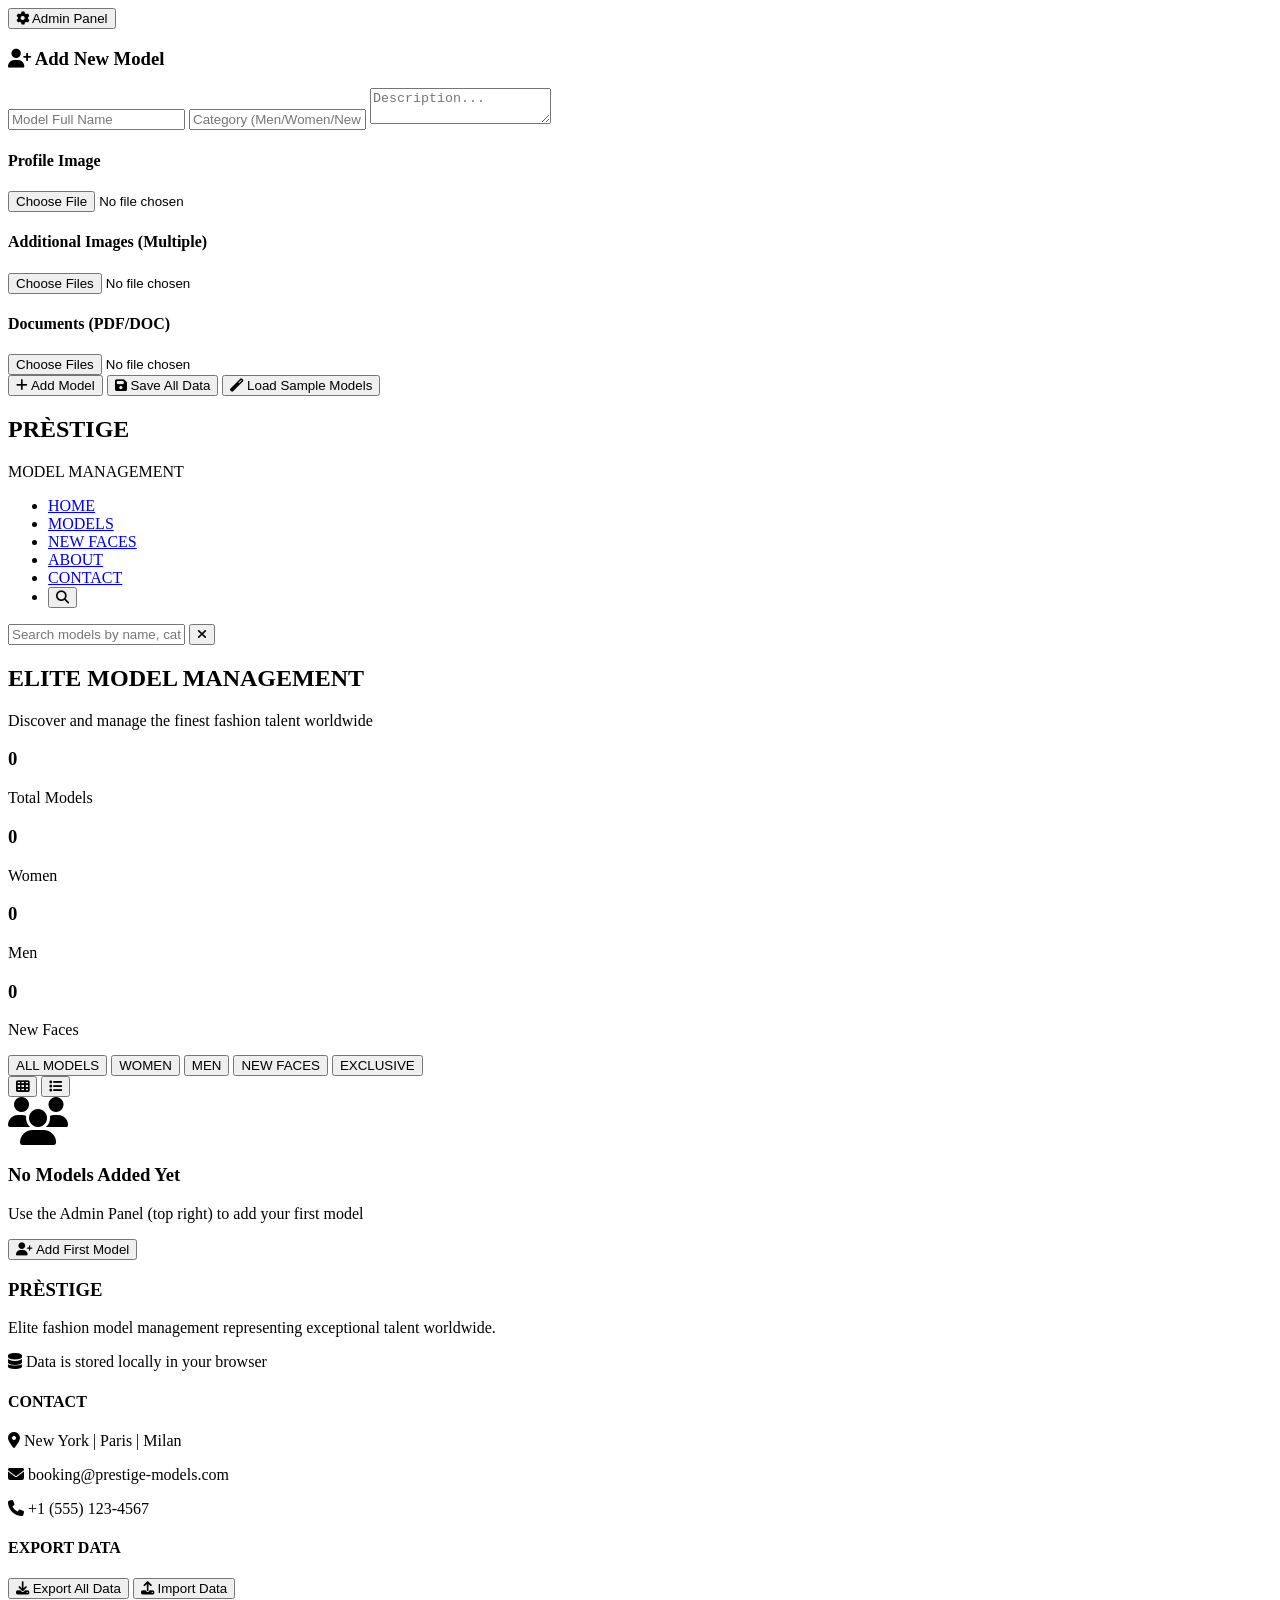
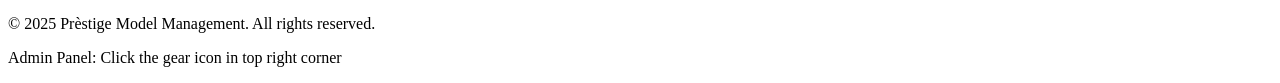
==== index.html @ 811a36ea "Add initial HTML structure for model management" ====
<!DOCTYPE html>
<html lang="en">
<head>
    <meta charset="UTF-8">
    <meta name="viewport" content="width=device-width, initial-scale=1.0">
    <title>Prèstige | Model Management</title>
    <link rel="stylesheet" href="style.css">
    <link rel="stylesheet" href="https://cdnjs.cloudflare.com/ajax/libs/font-awesome/6.4.0/css/all.min.css">
    <link href="https://fonts.googleapis.com/css2?family=Montserrat:wght@300;400;500;600;700&family=Playfair+Display:wght@400;500;600&display=swap" rel="stylesheet">
</head>
<body>
    <!-- Admin Controls -->
    <div class="admin-controls" id="adminControls">
        <button class="admin-btn" onclick="toggleAdminPanel()">
            <i class="fas fa-cog"></i> Admin Panel
        </button>
        <div class="admin-panel" id="adminPanel">
            <h3><i class="fas fa-user-plus"></i> Add New Model</h3>
            <div class="admin-form">
                <input type="text" id="modelName" placeholder="Model Full Name" class="admin-input">
                <input type="text" id="modelCategory" placeholder="Category (Men/Women/New Faces)" class="admin-input">
                <textarea id="modelDescription" placeholder="Description..." class="admin-textarea"></textarea>
                
                <div class="upload-section">
                    <h4>Profile Image</h4>
                    <input type="file" id="profileImage" accept="image/*" class="file-input">
                    <div class="image-preview" id="profilePreview"></div>
                </div>
                
                <div class="upload-section">
                    <h4>Additional Images (Multiple)</h4>
                    <input type="file" id="modelImages" accept="image/*" multiple class="file-input">
                    <div class="image-preview" id="imagesPreview"></div>
                </div>
                
                <div class="upload-section">
                    <h4>Documents (PDF/DOC)</h4>
                    <input type="file" id="modelDocuments" accept=".pdf,.doc,.docx" multiple class="file-input">
                    <div id="documentsPreview"></div>
                </div>
                
                <button onclick="addNewModel()" class="submit-btn">
                    <i class="fas fa-plus"></i> Add Model
                </button>
                <button onclick="saveAllData()" class="save-btn">
                    <i class="fas fa-save"></i> Save All Data
                </button>
                <button onclick="loadSampleData()" class="sample-btn">
                    <i class="fas fa-magic"></i> Load Sample Models
                </button>
            </div>
        </div>
    </div>

    <!-- Header -->
    <header class="header">
        <div class="container">
            <nav class="navbar">
                <div class="logo">
                    <h1>PRÈSTIGE</h1>
                    <span class="subtitle">MODEL MANAGEMENT</span>
                </div>
                <ul class="nav-menu">
                    <li><a href="#" class="active">HOME</a></li>
                    <li><a href="#models">MODELS</a></li>
                    <li><a href="#new-faces">NEW FACES</a></li>
                    <li><a href="#about">ABOUT</a></li>
                    <li><a href="#contact">CONTACT</a></li>
                    <li>
                        <button class="search-btn" onclick="toggleSearch()">
                            <i class="fas fa-search"></i>
                        </button>
                    </li>
                </ul>
                <div class="hamburger" onclick="toggleMenu()">
                    <span class="bar"></span>
                    <span class="bar"></span>
                    <span class="bar"></span>
                </div>
            </nav>
            
            <!-- Search Bar -->
            <div class="search-bar" id="searchBar">
                <input type="text" placeholder="Search models by name, category, or keyword..." 
                       id="modelSearch" onkeyup="searchModels()">
                <button class="clear-search" onclick="clearSearch()">
                    <i class="fas fa-times"></i>
                </button>
            </div>
        </div>
    </header>

    <!-- Main Content -->
    <main class="main-content">
        <div class="container">
            <div class="hero-section">
                <h2>ELITE MODEL MANAGEMENT</h2>
                <p>Discover and manage the finest fashion talent worldwide</p>
            </div>
            
            <!-- Stats Section -->
            <div class="stats-section">
                <div class="stat-card">
                    <h3 id="totalModels">0</h3>
                    <p>Total Models</p>
                </div>
                <div class="stat-card">
                    <h3 id="womenModels">0</h3>
                    <p>Women</p>
                </div>
                <div class="stat-card">
                    <h3 id="menModels">0</h3>
                    <p>Men</p>
                </div>
                <div class="stat-card">
                    <h3 id="newModels">0</h3>
                    <p>New Faces</p>
                </div>
            </div>
            
            <!-- Filter Section -->
            <div class="filter-section">
                <div class="filter-tags">
                    <button class="filter-btn active" onclick="filterModels('all')">ALL MODELS</button>
                    <button class="filter-btn" onclick="filterModels('women')">WOMEN</button>
                    <button class="filter-btn" onclick="filterModels('men')">MEN</button>
                    <button class="filter-btn" onclick="filterModels('new')">NEW FACES</button>
                    <button class="filter-btn" onclick="filterModels('exclusive')">EXCLUSIVE</button>
                </div>
                <div class="view-controls">
                    <button class="view-btn active" onclick="changeView('grid')">
                        <i class="fas fa-th"></i>
                    </button>
                    <button class="view-btn" onclick="changeView('list')">
                        <i class="fas fa-list"></i>
                    </button>
                </div>
            </div>
            
            <!-- Model Grid -->
            <div class="model-grid" id="modelGrid">
                <!-- Models will be loaded here -->
                <div class="empty-state" id="emptyState">
                    <i class="fas fa-users fa-3x"></i>
                    <h3>No Models Added Yet</h3>
                    <p>Use the Admin Panel (top right) to add your first model</p>
                    <button onclick="toggleAdminPanel()" class="cta-btn">
                        <i class="fas fa-user-plus"></i> Add First Model
                    </button>
                </div>
            </div>
        </div>
    </main>

    <!-- Footer -->
    <footer class="footer">
        <div class="container">
            <div class="footer-content">
                <div class="footer-section">
                    <h3>PRÈSTIGE</h3>
                    <p>Elite fashion model management representing exceptional talent worldwide.</p>
                    <p class="data-info">
                        <i class="fas fa-database"></i> 
                        Data is stored locally in your browser
                    </p>
                </div>
                <div class="footer-section">
                    <h4>CONTACT</h4>
                    <p><i class="fas fa-map-marker-alt"></i> New York | Paris | Milan</p>
                    <p><i class="fas fa-envelope"></i> booking@prestige-models.com</p>
                    <p><i class="fas fa-phone"></i> +1 (555) 123-4567</p>
                </div>
                <div class="footer-section">
                    <h4>EXPORT DATA</h4>
                    <button onclick="exportData()" class="export-btn">
                        <i class="fas fa-download"></i> Export All Data
                    </button>
                    <button onclick="importData()" class="import-btn">
                        <i class="fas fa-upload"></i> Import Data
                    </button>
                    <input type="file" id="importFile" accept=".json" style="display: none;">
                </div>
            </div>
            <div class="footer-bottom">
                <p>&copy; 2025 Prèstige Model Management. All rights reserved.</p>
                <p class="admin-note">Admin Panel: Click the gear icon in top right corner</p>
            </div>
        </div>
    </footer>

    <!-- JavaScript -->
    <script src="script.js"></script>
</body>
</html>
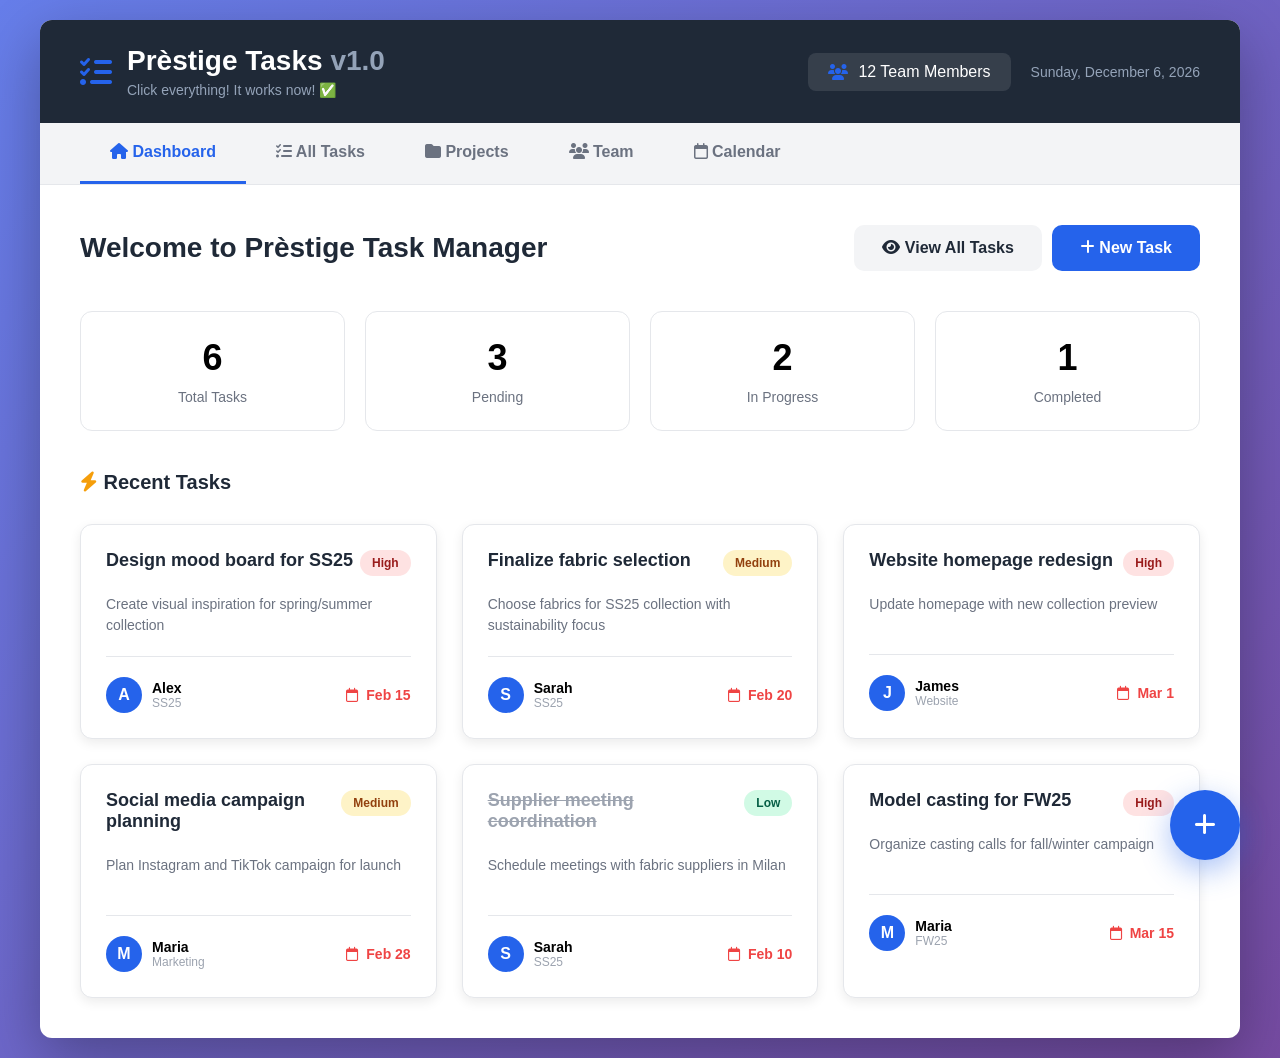
==== commit 4ec28938: "Update index.html" ====
--- a/index.html
+++ b/index.html
@@ -3,192 +3,1117 @@
 <head>
     <meta charset="UTF-8">
     <meta name="viewport" content="width=device-width, initial-scale=1.0">
-    <title>Prèstige | Model Management</title>
-    <link rel="stylesheet" href="style.css">
+    <title>Prèstige Task Manager</title>
     <link rel="stylesheet" href="https://cdnjs.cloudflare.com/ajax/libs/font-awesome/6.4.0/css/all.min.css">
-    <link href="https://fonts.googleapis.com/css2?family=Montserrat:wght@300;400;500;600;700&family=Playfair+Display:wght@400;500;600&display=swap" rel="stylesheet">
+    <style>
+        :root {
+            --primary: #2563eb;
+            --success: #10b981;
+            --warning: #f59e0b;
+            --danger: #ef4444;
+            --gray-100: #f3f4f6;
+            --gray-200: #e5e7eb;
+            --gray-800: #1f2937;
+        }
+
+        * {
+            margin: 0;
+            padding: 0;
+            box-sizing: border-box;
+            font-family: -apple-system, BlinkMacSystemFont, 'Segoe UI', sans-serif;
+        }
+
+        body {
+            background: linear-gradient(135deg, #667eea 0%, #764ba2 100%);
+            min-height: 100vh;
+            padding: 20px;
+        }
+
+        .container {
+            max-width: 1200px;
+            margin: 0 auto;
+            background: white;
+            border-radius: 12px;
+            overflow: hidden;
+            box-shadow: 0 20px 60px rgba(0,0,0,0.3);
+        }
+
+        /* Header */
+        .header {
+            background: var(--gray-800);
+            color: white;
+            padding: 25px 40px;
+            display: flex;
+            justify-content: space-between;
+            align-items: center;
+        }
+
+        .logo {
+            display: flex;
+            align-items: center;
+            gap: 15px;
+        }
+
+        .logo i {
+            font-size: 32px;
+            color: var(--primary);
+        }
+
+        .logo h1 {
+            font-size: 28px;
+        }
+
+        .logo span {
+            color: #94a3b8;
+        }
+
+        /* Navigation */
+        .nav {
+            display: flex;
+            background: var(--gray-100);
+            padding: 0 40px;
+            border-bottom: 1px solid var(--gray-200);
+        }
+
+        .nav-item {
+            padding: 20px 30px;
+            cursor: pointer;
+            border-bottom: 3px solid transparent;
+            font-weight: 600;
+            color: #6b7280;
+        }
+
+        .nav-item:hover {
+            color: var(--primary);
+        }
+
+        .nav-item.active {
+            color: var(--primary);
+            border-bottom-color: var(--primary);
+        }
+
+        /* Main Content */
+        .main-content {
+            padding: 40px;
+            min-height: 600px;
+        }
+
+        .section {
+            display: none;
+            animation: fadeIn 0.3s ease;
+        }
+
+        .section.active {
+            display: block;
+        }
+
+        @keyframes fadeIn {
+            from { opacity: 0; transform: translateY(10px); }
+            to { opacity: 1; transform: translateY(0); }
+        }
+
+        /* Task Grid */
+        .tasks-grid {
+            display: grid;
+            grid-template-columns: repeat(auto-fill, minmax(350px, 1fr));
+            gap: 25px;
+            margin-top: 30px;
+        }
+
+        .task-card {
+            background: white;
+            border: 1px solid var(--gray-200);
+            border-radius: 12px;
+            padding: 25px;
+            box-shadow: 0 4px 12px rgba(0,0,0,0.08);
+            transition: all 0.3s ease;
+            cursor: pointer;
+            position: relative;
+        }
+
+        .task-card:hover {
+            transform: translateY(-5px);
+            box-shadow: 0 12px 24px rgba(0,0,0,0.12);
+            border-color: var(--primary);
+        }
+
+        .task-header {
+            display: flex;
+            justify-content: space-between;
+            align-items: flex-start;
+            margin-bottom: 15px;
+        }
+
+        .task-title {
+            font-size: 18px;
+            font-weight: 600;
+            color: var(--gray-800);
+            margin-bottom: 8px;
+        }
+
+        .task-title.completed {
+            text-decoration: line-through;
+            color: #9ca3af;
+        }
+
+        .task-priority {
+            padding: 6px 12px;
+            border-radius: 20px;
+            font-size: 12px;
+            font-weight: 600;
+        }
+
+        .priority-high { background: #fee2e2; color: #991b1b; }
+        .priority-medium { background: #fef3c7; color: #92400e; }
+        .priority-low { background: #d1fae5; color: #065f46; }
+
+        .task-description {
+            color: #6b7280;
+            font-size: 14px;
+            line-height: 1.5;
+            margin-bottom: 20px;
+            min-height: 40px;
+        }
+
+        .task-footer {
+            display: flex;
+            justify-content: space-between;
+            align-items: center;
+            padding-top: 20px;
+            border-top: 1px solid var(--gray-200);
+        }
+
+        .task-assignee {
+            display: flex;
+            align-items: center;
+            gap: 10px;
+        }
+
+        .assignee-avatar {
+            width: 36px;
+            height: 36px;
+            border-radius: 50%;
+            background: var(--primary);
+            color: white;
+            display: flex;
+            align-items: center;
+            justify-content: center;
+            font-weight: 600;
+        }
+
+        .assignee-info h4 {
+            font-size: 14px;
+            font-weight: 600;
+        }
+
+        .assignee-info p {
+            font-size: 12px;
+            color: #9ca3af;
+        }
+
+        .task-deadline {
+            display: flex;
+            align-items: center;
+            gap: 8px;
+            font-size: 14px;
+            color: #6b7280;
+        }
+
+        .task-deadline.overdue {
+            color: var(--danger);
+            font-weight: 600;
+        }
+
+        .task-actions {
+            position: absolute;
+            top: 20px;
+            right: 20px;
+            display: flex;
+            gap: 10px;
+            opacity: 0;
+            transition: opacity 0.3s;
+        }
+
+        .task-card:hover .task-actions {
+            opacity: 1;
+        }
+
+        .action-btn {
+            width: 36px;
+            height: 36px;
+            border-radius: 50%;
+            background: white;
+            border: 1px solid var(--gray-200);
+            cursor: pointer;
+            display: flex;
+            align-items: center;
+            justify-content: center;
+            color: #6b7280;
+            transition: all 0.2s;
+        }
+
+        .action-btn:hover {
+            background: var(--primary);
+            color: white;
+            border-color: var(--primary);
+        }
+
+        /* Add Task Button */
+        .add-task-btn {
+            position: fixed;
+            bottom: 40px;
+            right: 40px;
+            width: 70px;
+            height: 70px;
+            border-radius: 50%;
+            background: var(--primary);
+            color: white;
+            border: none;
+            font-size: 24px;
+            cursor: pointer;
+            box-shadow: 0 10px 30px rgba(37, 99, 235, 0.4);
+            transition: all 0.3s ease;
+            z-index: 100;
+        }
+
+        .add-task-btn:hover {
+            transform: scale(1.1);
+            box-shadow: 0 15px 40px rgba(37, 99, 235, 0.6);
+        }
+
+        /* Modal */
+        .modal {
+            display: none;
+            position: fixed;
+            top: 0;
+            left: 0;
+            width: 100%;
+            height: 100%;
+            background: rgba(0,0,0,0.5);
+            z-index: 1000;
+            align-items: center;
+            justify-content: center;
+        }
+
+        .modal-content {
+            background: white;
+            width: 90%;
+            max-width: 500px;
+            border-radius: 16px;
+            padding: 0;
+            box-shadow: 0 30px 60px rgba(0,0,0,0.3);
+            animation: modalSlide 0.3s ease;
+        }
+
+        @keyframes modalSlide {
+            from { transform: translateY(-30px); opacity: 0; }
+            to { transform: translateY(0); opacity: 1; }
+        }
+
+        .modal-header {
+            padding: 25px 30px;
+            border-bottom: 1px solid var(--gray-200);
+            display: flex;
+            justify-content: space-between;
+            align-items: center;
+        }
+
+        .modal-header h3 {
+            font-size: 22px;
+            color: var(--gray-800);
+        }
+
+        .close-modal {
+            background: none;
+            border: none;
+            font-size: 28px;
+            color: #9ca3af;
+            cursor: pointer;
+            padding: 0;
+            width: 30px;
+            height: 30px;
+            display: flex;
+            align-items: center;
+            justify-content: center;
+        }
+
+        .modal-body {
+            padding: 30px;
+            max-height: 70vh;
+            overflow-y: auto;
+        }
+
+        .form-group {
+            margin-bottom: 25px;
+        }
+
+        .form-group label {
+            display: block;
+            margin-bottom: 10px;
+            font-weight: 600;
+            color: var(--gray-800);
+        }
+
+        .form-control {
+            width: 100%;
+            padding: 14px 18px;
+            border: 2px solid var(--gray-200);
+            border-radius: 10px;
+            font-size: 16px;
+            transition: all 0.2s;
+        }
+
+        .form-control:focus {
+            outline: none;
+            border-color: var(--primary);
+            box-shadow: 0 0 0 4px rgba(37, 99, 235, 0.1);
+        }
+
+        textarea.form-control {
+            min-height: 120px;
+            resize: vertical;
+            font-family: inherit;
+        }
+
+        .form-row {
+            display: grid;
+            grid-template-columns: 1fr 1fr;
+            gap: 20px;
+        }
+
+        .form-actions {
+            display: flex;
+            justify-content: flex-end;
+            gap: 15px;
+            margin-top: 30px;
+        }
+
+        .btn {
+            padding: 14px 28px;
+            border: none;
+            border-radius: 10px;
+            font-weight: 600;
+            cursor: pointer;
+            transition: all 0.2s;
+            font-size: 16px;
+        }
+
+        .btn-primary {
+            background: var(--primary);
+            color: white;
+        }
+
+        .btn-primary:hover {
+            background: #1d4ed8;
+            transform: translateY(-2px);
+        }
+
+        .btn-secondary {
+            background: var(--gray-100);
+            color: var(--gray-800);
+        }
+
+        .btn-secondary:hover {
+            background: var(--gray-200);
+        }
+
+        /* Status badges */
+        .status-badge {
+            padding: 6px 14px;
+            border-radius: 20px;
+            font-size: 12px;
+            font-weight: 600;
+        }
+
+        .status-todo { background: #f3f4f6; color: #6b7280; }
+        .status-progress { background: #dbeafe; color: #1d4ed8; }
+        .status-done { background: #d1fae5; color: #065f46; }
+
+        /* Empty state */
+        .empty-state {
+            text-align: center;
+            padding: 80px 40px;
+            color: #9ca3af;
+        }
+
+        .empty-state i {
+            font-size: 64px;
+            margin-bottom: 20px;
+            opacity: 0.5;
+        }
+
+        .empty-state h3 {
+            font-size: 24px;
+            margin-bottom: 10px;
+            color: #6b7280;
+        }
+
+        /* Stats */
+        .stats {
+            display: grid;
+            grid-template-columns: repeat(auto-fit, minmax(200px, 1fr));
+            gap: 20px;
+            margin: 40px 0;
+        }
+
+        .stat-card {
+            background: white;
+            padding: 25px;
+            border-radius: 12px;
+            border: 1px solid var(--gray-200);
+            text-align: center;
+            transition: all 0.3s ease;
+        }
+
+        .stat-card:hover {
+            transform: translateY(-5px);
+            box-shadow: 0 10px 30px rgba(0,0,0,0.1);
+        }
+
+        .stat-card h3 {
+            font-size: 36px;
+            margin-bottom: 10px;
+        }
+
+        .stat-card p {
+            color: #6b7280;
+            font-size: 14px;
+        }
+
+        /* Responsive */
+        @media (max-width: 768px) {
+            .container {
+                margin: 10px;
+                border-radius: 8px;
+            }
+            
+            .header, .main-content {
+                padding: 20px;
+            }
+            
+            .nav {
+                padding: 0 20px;
+                overflow-x: auto;
+            }
+            
+            .tasks-grid {
+                grid-template-columns: 1fr;
+            }
+            
+            .form-row {
+                grid-template-columns: 1fr;
+            }
+            
+            .add-task-btn {
+                bottom: 20px;
+                right: 20px;
+                width: 60px;
+                height: 60px;
+            }
+        }
+    </style>
 </head>
 <body>
-    <!-- Admin Controls -->
-    <div class="admin-controls" id="adminControls">
-        <button class="admin-btn" onclick="toggleAdminPanel()">
-            <i class="fas fa-cog"></i> Admin Panel
-        </button>
-        <div class="admin-panel" id="adminPanel">
-            <h3><i class="fas fa-user-plus"></i> Add New Model</h3>
-            <div class="admin-form">
-                <input type="text" id="modelName" placeholder="Model Full Name" class="admin-input">
-                <input type="text" id="modelCategory" placeholder="Category (Men/Women/New Faces)" class="admin-input">
-                <textarea id="modelDescription" placeholder="Description..." class="admin-textarea"></textarea>
-                
-                <div class="upload-section">
-                    <h4>Profile Image</h4>
-                    <input type="file" id="profileImage" accept="image/*" class="file-input">
-                    <div class="image-preview" id="profilePreview"></div>
-                </div>
-                
-                <div class="upload-section">
-                    <h4>Additional Images (Multiple)</h4>
-                    <input type="file" id="modelImages" accept="image/*" multiple class="file-input">
-                    <div class="image-preview" id="imagesPreview"></div>
-                </div>
-                
-                <div class="upload-section">
-                    <h4>Documents (PDF/DOC)</h4>
-                    <input type="file" id="modelDocuments" accept=".pdf,.doc,.docx" multiple class="file-input">
-                    <div id="documentsPreview"></div>
-                </div>
-                
-                <button onclick="addNewModel()" class="submit-btn">
-                    <i class="fas fa-plus"></i> Add Model
-                </button>
-                <button onclick="saveAllData()" class="save-btn">
-                    <i class="fas fa-save"></i> Save All Data
-                </button>
-                <button onclick="loadSampleData()" class="sample-btn">
-                    <i class="fas fa-magic"></i> Load Sample Models
-                </button>
+    <div class="container">
+        <!-- Header -->
+        <div class="header">
+            <div class="logo">
+                <i class="fas fa-tasks"></i>
+                <div>
+                    <h1>Prèstige Tasks <span>v1.0</span></h1>
+                    <p style="color: #94a3b8; font-size: 14px; margin-top: 5px;">Click everything! It works now! ✅</p>
+                </div>
+            </div>
+            <div style="display: flex; align-items: center; gap: 20px;">
+                <div style="display: flex; align-items: center; gap: 10px; background: rgba(255,255,255,0.1); padding: 10px 20px; border-radius: 8px;">
+                    <i class="fas fa-users" style="color: var(--primary);"></i>
+                    <span>12 Team Members</span>
+                </div>
+                <div id="currentDate" style="font-size: 14px; color: #94a3b8;"></div>
+            </div>
+        </div>
+
+        <!-- Navigation -->
+        <div class="nav">
+            <div class="nav-item active" onclick="showSection('dashboard')">
+                <i class="fas fa-home"></i> Dashboard
+            </div>
+            <div class="nav-item" onclick="showSection('tasks')">
+                <i class="fas fa-tasks"></i> All Tasks
+            </div>
+            <div class="nav-item" onclick="showSection('projects')">
+                <i class="fas fa-folder"></i> Projects
+            </div>
+            <div class="nav-item" onclick="showSection('team')">
+                <i class="fas fa-users"></i> Team
+            </div>
+            <div class="nav-item" onclick="showSection('calendar')">
+                <i class="far fa-calendar"></i> Calendar
+            </div>
+        </div>
+
+        <!-- Main Content -->
+        <div class="main-content">
+            <!-- Dashboard Section -->
+            <div id="dashboardSection" class="section active">
+                <div style="display: flex; justify-content: space-between; align-items: center; margin-bottom: 30px;">
+                    <h2 style="font-size: 28px; color: var(--gray-800);">Welcome to Prèstige Task Manager</h2>
+                    <div style="display: flex; gap: 10px;">
+                        <button class="btn btn-secondary" onclick="showSection('tasks')">
+                            <i class="fas fa-eye"></i> View All Tasks
+                        </button>
+                        <button class="btn btn-primary" onclick="openTaskModal()">
+                            <i class="fas fa-plus"></i> New Task
+                        </button>
+                    </div>
+                </div>
+
+                <!-- Stats -->
+                <div class="stats">
+                    <div class="stat-card">
+                        <h3 id="totalTasks">0</h3>
+                        <p>Total Tasks</p>
+                    </div>
+                    <div class="stat-card">
+                        <h3 id="pendingTasks">0</h3>
+                        <p>Pending</p>
+                    </div>
+                    <div class="stat-card">
+                        <h3 id="progressTasks">0</h3>
+                        <p>In Progress</p>
+                    </div>
+                    <div class="stat-card">
+                        <h3 id="completedTasks">0</h3>
+                        <p>Completed</p>
+                    </div>
+                </div>
+
+                <!-- Recent Tasks -->
+                <h3 style="margin: 40px 0 20px; font-size: 20px; color: var(--gray-800);">
+                    <i class="fas fa-bolt" style="color: var(--warning);"></i> Recent Tasks
+                </h3>
+                <div class="tasks-grid" id="dashboardTasks">
+                    <!-- Tasks loaded by JavaScript -->
+                </div>
+            </div>
+
+            <!-- Tasks Section -->
+            <div id="tasksSection" class="section">
+                <div style="display: flex; justify-content: space-between; align-items: center; margin-bottom: 30px;">
+                    <h2 style="font-size: 28px; color: var(--gray-800);">All Tasks</h2>
+                    <div style="display: flex; gap: 10px;">
+                        <button class="btn btn-secondary" onclick="filterTasks('all')">
+                            All
+                        </button>
+                        <button class="btn btn-secondary" onclick="filterTasks('pending')">
+                            Pending
+                        </button>
+                        <button class="btn btn-primary" onclick="openTaskModal()">
+                            <i class="fas fa-plus"></i> New Task
+                        </button>
+                    </div>
+                </div>
+                <div class="tasks-grid" id="allTasksContainer">
+                    <!-- Tasks loaded by JavaScript -->
+                </div>
+            </div>
+
+            <!-- Projects Section -->
+            <div id="projectsSection" class="section">
+                <div style="display: flex; justify-content: space-between; align-items: center; margin-bottom: 30px;">
+                    <h2 style="font-size: 28px; color: var(--gray-800);">Projects</h2>
+                    <button class="btn btn-primary" onclick="openProjectModal()">
+                        <i class="fas fa-plus"></i> New Project
+                    </button>
+                </div>
+                <div class="tasks-grid" id="projectsContainer">
+                    <!-- Projects loaded by JavaScript -->
+                </div>
+            </div>
+
+            <!-- Team Section -->
+            <div id="teamSection" class="section">
+                <div style="display: flex; justify-content: space-between; align-items: center; margin-bottom: 30px;">
+                    <h2 style="font-size: 28px; color: var(--gray-800);">Team</h2>
+                    <button class="btn btn-primary" onclick="addTeamMember()">
+                        <i class="fas fa-user-plus"></i> Add Member
+                    </button>
+                </div>
+                <div style="display: grid; grid-template-columns: repeat(auto-fill, minmax(250px, 1fr)); gap: 20px;">
+                    <!-- Team members -->
+                    <div class="task-card" onclick="alert('Viewing Alex Chen profile')">
+                        <div class="task-header">
+                            <div class="assignee-avatar" style="background: #3b82f6;">A</div>
+                            <span class="status-badge status-progress">Design Lead</span>
+                        </div>
+                        <div class="task-title">Alex Chen</div>
+                        <div class="task-description">8 tasks • 3 projects</div>
+                        <div class="task-footer">
+                            <div class="task-deadline">
+                                <i class="fas fa-envelope"></i>
+                                alex@prestige.com
+                            </div>
+                        </div>
+                    </div>
+                    <div class="task-card" onclick="alert('Viewing Sarah Miller profile')">
+                        <div class="task-header">
+                            <div class="assignee-avatar" style="background: #8b5cf6;">S</div>
+                            <span class="status-badge status-done">Production</span>
+                        </div>
+                        <div class="task-title">Sarah Miller</div>
+                        <div class="task-description">12 tasks • 4 projects</div>
+                        <div class="task-footer">
+                            <div class="task-deadline">
+                                <i class="fas fa-envelope"></i>
+                                sarah@prestige.com
+                            </div>
+                        </div>
+                    </div>
+                </div>
+            </div>
+
+            <!-- Calendar Section -->
+            <div id="calendarSection" class="section">
+                <h2 style="font-size: 28px; color: var(--gray-800); margin-bottom: 30px;">Calendar</h2>
+                <div style="background: white; border-radius: 12px; padding: 40px; text-align: center; border: 2px dashed var(--gray-200);">
+                    <i class="far fa-calendar-alt fa-4x" style="color: var(--gray-200); margin-bottom: 20px;"></i>
+                    <h3 style="color: #6b7280; margin-bottom: 10px;">Calendar View</h3>
+                    <p style="color: #9ca3af;">View tasks by deadline dates. Click on any task card to see details.</p>
+                    <button class="btn btn-primary" onclick="showSection('tasks')" style="margin-top: 20px;">
+                        <i class="fas fa-tasks"></i> View All Tasks
+                    </button>
+                </div>
             </div>
         </div>
     </div>
 
-    <!-- Header -->
-    <header class="header">
-        <div class="container">
-            <nav class="navbar">
-                <div class="logo">
-                    <h1>PRÈSTIGE</h1>
-                    <span class="subtitle">MODEL MANAGEMENT</span>
-                </div>
-                <ul class="nav-menu">
-                    <li><a href="#" class="active">HOME</a></li>
-                    <li><a href="#models">MODELS</a></li>
-                    <li><a href="#new-faces">NEW FACES</a></li>
-                    <li><a href="#about">ABOUT</a></li>
-                    <li><a href="#contact">CONTACT</a></li>
-                    <li>
-                        <button class="search-btn" onclick="toggleSearch()">
-                            <i class="fas fa-search"></i>
+    <!-- Floating Add Button -->
+    <button class="add-task-btn" onclick="openTaskModal()">
+        <i class="fas fa-plus"></i>
+    </button>
+
+    <!-- Add Task Modal -->
+    <div class="modal" id="taskModal">
+        <div class="modal-content">
+            <div class="modal-header">
+                <h3>Add New Task</h3>
+                <button class="close-modal" onclick="closeModal()">&times;</button>
+            </div>
+            <div class="modal-body">
+                <div class="form-group">
+                    <label for="taskTitle">Task Title *</label>
+                    <input type="text" id="taskTitle" class="form-control" placeholder="What needs to be done?">
+                </div>
+                <div class="form-group">
+                    <label for="taskDescription">Description</label>
+                    <textarea id="taskDescription" class="form-control" placeholder="Add details, instructions, or notes..."></textarea>
+                </div>
+                <div class="form-row">
+                    <div class="form-group">
+                        <label for="taskProject">Project</label>
+                        <select id="taskProject" class="form-control">
+                            <option value="SS25">SS25 Collection</option>
+                            <option value="FW25">FW25 Launch</option>
+                            <option value="Website">Website Redesign</option>
+                            <option value="Marketing">Marketing Campaign</option>
+                        </select>
+                    </div>
+                    <div class="form-group">
+                        <label for="taskPriority">Priority</label>
+                        <select id="taskPriority" class="form-control">
+                            <option value="Low">Low</option>
+                            <option value="Medium" selected>Medium</option>
+                            <option value="High">High</option>
+                            <option value="Urgent">Urgent</option>
+                        </select>
+                    </div>
+                </div>
+                <div class="form-row">
+                    <div class="form-group">
+                        <label for="taskAssignee">Assign To</label>
+                        <select id="taskAssignee" class="form-control">
+                            <option value="Alex">Alex Chen</option>
+                            <option value="Sarah">Sarah Miller</option>
+                            <option value="James">James Wilson</option>
+                            <option value="Maria">Maria Garcia</option>
+                            <option value="Unassigned">Unassigned</option>
+                        </select>
+                    </div>
+                    <div class="form-group">
+                        <label for="taskDeadline">Deadline</label>
+                        <input type="date" id="taskDeadline" class="form-control" value="2025-02-28">
+                    </div>
+                </div>
+                <div class="form-group">
+                    <label for="taskStatus">Status</label>
+                    <select id="taskStatus" class="form-control">
+                        <option value="todo">To Do</option>
+                        <option value="progress">In Progress</option>
+                        <option value="done">Done</option>
+                    </select>
+                </div>
+                <div class="form-actions">
+                    <button class="btn btn-secondary" onclick="closeModal()">Cancel</button>
+                    <button class="btn btn-primary" onclick="saveTask()">Save Task</button>
+                </div>
+            </div>
+        </div>
+    </div>
+
+    <script>
+        // ========== DATA ==========
+        let tasks = [
+            {
+                id: 1,
+                title: "Design mood board for SS25",
+                description: "Create visual inspiration for spring/summer collection",
+                project: "SS25",
+                priority: "High",
+                assignee: "Alex",
+                deadline: "2025-02-15",
+                status: "progress",
+                createdAt: "2025-01-10"
+            },
+            {
+                id: 2,
+                title: "Finalize fabric selection",
+                description: "Choose fabrics for SS25 collection with sustainability focus",
+                project: "SS25",
+                priority: "Medium",
+                assignee: "Sarah",
+                deadline: "2025-02-20",
+                status: "progress",
+                createdAt: "2025-01-12"
+            },
+            {
+                id: 3,
+                title: "Website homepage redesign",
+                description: "Update homepage with new collection preview",
+                project: "Website",
+                priority: "High",
+                assignee: "James",
+                deadline: "2025-03-01",
+                status: "todo",
+                createdAt: "2025-01-15"
+            },
+            {
+                id: 4,
+                title: "Social media campaign planning",
+                description: "Plan Instagram and TikTok campaign for launch",
+                project: "Marketing",
+                priority: "Medium",
+                assignee: "Maria",
+                deadline: "2025-02-28",
+                status: "todo",
+                createdAt: "2025-01-18"
+            },
+            {
+                id: 5,
+                title: "Supplier meeting coordination",
+                description: "Schedule meetings with fabric suppliers in Milan",
+                project: "SS25",
+                priority: "Low",
+                assignee: "Sarah",
+                deadline: "2025-02-10",
+                status: "done",
+                createdAt: "2025-01-05"
+            },
+            {
+                id: 6,
+                title: "Model casting for FW25",
+                description: "Organize casting calls for fall/winter campaign",
+                project: "FW25",
+                priority: "High",
+                assignee: "Maria",
+                deadline: "2025-03-15",
+                status: "todo",
+                createdAt: "2025-01-20"
+            }
+        ];
+
+        let projects = [
+            { id: 1, name: "SS25 Collection", description: "Spring/Summer 2025 collection", progress: 65, tasks: 15 },
+            { id: 2, name: "FW25 Launch", description: "Fall/Winter 2025 launch campaign", progress: 30, tasks: 8 },
+            { id: 3, name: "Website Redesign", description: "E-commerce platform update", progress: 45, tasks: 12 },
+            { id: 4, name: "Marketing Campaign", description: "Social media and influencer marketing", progress: 20, tasks: 6 }
+        ];
+
+        // ========== INITIALIZATION ==========
+        document.addEventListener('DOMContentLoaded', function() {
+            // Set current date
+            const now = new Date();
+            document.getElementById('currentDate').textContent = 
+                now.toLocaleDateString('en-US', { 
+                    weekday: 'long', 
+                    year: 'numeric', 
+                    month: 'long', 
+                    day: 'numeric' 
+                });
+            
+            // Load initial data
+            updateStats();
+            loadDashboardTasks();
+            loadAllTasks();
+            loadProjects();
+            
+            console.log("✅ Task Manager Loaded! Click everything - it works!");
+        });
+
+        // ========== NAVIGATION ==========
+        function showSection(sectionId) {
+            // Hide all sections
+            document.querySelectorAll('.section').forEach(section => {
+                section.classList.remove('active');
+            });
+            
+            // Remove active from all nav items
+            document.querySelectorAll('.nav-item').forEach(item => {
+                item.classList.remove('active');
+            });
+            
+            // Show selected section
+            document.getElementById(sectionId + 'Section').classList.add('active');
+            
+            // Activate corresponding nav item
+            const navItems = document.querySelectorAll('.nav-item');
+            const sections = ['dashboard', 'tasks', 'projects', 'team', 'calendar'];
+            const index = sections.indexOf(sectionId);
+            if (index !== -1 && navItems[index]) {
+                navItems[index].classList.add('active');
+            }
+            
+            console.log("Switched to section:", sectionId);
+        }
+
+        // ========== TASK MANAGEMENT ==========
+        function openTaskModal() {
+            document.getElementById('taskModal').style.display = 'flex';
+            document.getElementById('taskTitle').focus();
+        }
+
+        function closeModal() {
+            document.getElementById('taskModal').style.display = 'none';
+            // Clear form
+            document.getElementById('taskTitle').value = '';
+            document.getElementById('taskDescription').value = '';
+        }
+
+        function saveTask() {
+            const title = document.getElementById('taskTitle').value.trim();
+            if (!title) {
+                alert("Please enter a task title!");
+                return;
+            }
+
+            const newTask = {
+                id: tasks.length + 1,
+                title: title,
+                description: document.getElementById('taskDescription').value,
+                project: document.getElementById('taskProject').value,
+                priority: document.getElementById('taskPriority').value,
+                assignee: document.getElementById('taskAssignee').value,
+                deadline: document.getElementById('taskDeadline').value,
+                status: document.getElementById('taskStatus').value,
+                createdAt: new Date().toISOString().split('T')[0]
+            };
+
+            tasks.push(newTask);
+            updateStats();
+            loadDashboardTasks();
+            loadAllTasks();
+            closeModal();
+            
+            alert("✅ Task added successfully!");
+            console.log("New task added:", newTask);
+        }
+
+        function toggleTaskStatus(taskId) {
+            const task = tasks.find(t => t.id === taskId);
+            if (!task) return;
+            
+            // Cycle through statuses: todo -> progress -> done -> todo
+            const statusOrder = ['todo', 'progress', 'done'];
+            const currentIndex = statusOrder.indexOf(task.status);
+            task.status = statusOrder[(currentIndex + 1) % statusOrder.length];
+            
+            updateStats();
+            loadDashboardTasks();
+            loadAllTasks();
+            
+            console.log("Task status updated:", task);
+        }
+
+        function deleteTask(taskId) {
+            if (confirm("Are you sure you want to delete this task?")) {
+                tasks = tasks.filter(t => t.id !== taskId);
+                updateStats();
+                loadDashboardTasks();
+                loadAllTasks();
+                
+                alert("Task deleted!");
+                console.log("Task deleted:", taskId);
+            }
+        }
+
+        // ========== DISPLAY FUNCTIONS ==========
+        function updateStats() {
+            const total = tasks.length;
+            const pending = tasks.filter(t => t.status === 'todo').length;
+            const progress = tasks.filter(t => t.status === 'progress').length;
+            const completed = tasks.filter(t => t.status === 'done').length;
+            
+            document.getElementById('totalTasks').textContent = total;
+            document.getElementById('pendingTasks').textContent = pending;
+            document.getElementById('progressTasks').textContent = progress;
+            document.getElementById('completedTasks').textContent = completed;
+        }
+
+        function loadDashboardTasks() {
+            const container = document.getElementById('dashboardTasks');
+            const recentTasks = tasks.slice(0, 6); // Show 6 most recent
+            
+            container.innerHTML = recentTasks.map(task => `
+                <div class="task-card">
+                    <div class="task-actions">
+                        <button class="action-btn" onclick="toggleTaskStatus(${task.id})" title="Toggle Status">
+                            <i class="fas fa-check"></i>
                         </button>
-                    </li>
-                </ul>
-                <div class="hamburger" onclick="toggleMenu()">
-                    <span class="bar"></span>
-                    <span class="bar"></span>
-                    <span class="bar"></span>
-                </div>
-            </nav>
-            
-            <!-- Search Bar -->
-            <div class="search-bar" id="searchBar">
-                <input type="text" placeholder="Search models by name, category, or keyword..." 
-                       id="modelSearch" onkeyup="searchModels()">
-                <button class="clear-search" onclick="clearSearch()">
-                    <i class="fas fa-times"></i>
-                </button>
-            </div>
-        </div>
-    </header>
-
-    <!-- Main Content -->
-    <main class="main-content">
-        <div class="container">
-            <div class="hero-section">
-                <h2>ELITE MODEL MANAGEMENT</h2>
-                <p>Discover and manage the finest fashion talent worldwide</p>
-            </div>
-            
-            <!-- Stats Section -->
-            <div class="stats-section">
-                <div class="stat-card">
-                    <h3 id="totalModels">0</h3>
-                    <p>Total Models</p>
-                </div>
-                <div class="stat-card">
-                    <h3 id="womenModels">0</h3>
-                    <p>Women</p>
-                </div>
-                <div class="stat-card">
-                    <h3 id="menModels">0</h3>
-                    <p>Men</p>
-                </div>
-                <div class="stat-card">
-                    <h3 id="newModels">0</h3>
-                    <p>New Faces</p>
-                </div>
-            </div>
-            
-            <!-- Filter Section -->
-            <div class="filter-section">
-                <div class="filter-tags">
-                    <button class="filter-btn active" onclick="filterModels('all')">ALL MODELS</button>
-                    <button class="filter-btn" onclick="filterModels('women')">WOMEN</button>
-                    <button class="filter-btn" onclick="filterModels('men')">MEN</button>
-                    <button class="filter-btn" onclick="filterModels('new')">NEW FACES</button>
-                    <button class="filter-btn" onclick="filterModels('exclusive')">EXCLUSIVE</button>
-                </div>
-                <div class="view-controls">
-                    <button class="view-btn active" onclick="changeView('grid')">
-                        <i class="fas fa-th"></i>
-                    </button>
-                    <button class="view-btn" onclick="changeView('list')">
-                        <i class="fas fa-list"></i>
-                    </button>
-                </div>
-            </div>
-            
-            <!-- Model Grid -->
-            <div class="model-grid" id="modelGrid">
-                <!-- Models will be loaded here -->
-                <div class="empty-state" id="emptyState">
-                    <i class="fas fa-users fa-3x"></i>
-                    <h3>No Models Added Yet</h3>
-                    <p>Use the Admin Panel (top right) to add your first model</p>
-                    <button onclick="toggleAdminPanel()" class="cta-btn">
-                        <i class="fas fa-user-plus"></i> Add First Model
-                    </button>
-                </div>
-            </div>
-        </div>
-    </main>
-
-    <!-- Footer -->
-    <footer class="footer">
-        <div class="container">
-            <div class="footer-content">
-                <div class="footer-section">
-                    <h3>PRÈSTIGE</h3>
-                    <p>Elite fashion model management representing exceptional talent worldwide.</p>
-                    <p class="data-info">
-                        <i class="fas fa-database"></i> 
-                        Data is stored locally in your browser
-                    </p>
-                </div>
-                <div class="footer-section">
-                    <h4>CONTACT</h4>
-                    <p><i class="fas fa-map-marker-alt"></i> New York | Paris | Milan</p>
-                    <p><i class="fas fa-envelope"></i> booking@prestige-models.com</p>
-                    <p><i class="fas fa-phone"></i> +1 (555) 123-4567</p>
-                </div>
-                <div class="footer-section">
-                    <h4>EXPORT DATA</h4>
-                    <button onclick="exportData()" class="export-btn">
-                        <i class="fas fa-download"></i> Export All Data
-                    </button>
-                    <button onclick="importData()" class="import-btn">
-                        <i class="fas fa-upload"></i> Import Data
-                    </button>
-                    <input type="file" id="importFile" accept=".json" style="display: none;">
-                </div>
-            </div>
-            <div class="footer-bottom">
-                <p>&copy; 2025 Prèstige Model Management. All rights reserved.</p>
-                <p class="admin-note">Admin Panel: Click the gear icon in top right corner</p>
-            </div>
-        </div>
-    </footer>
-
-    <!-- JavaScript -->
-    <script src="script.js"></script>
+                        <button class="action-btn" onclick="deleteTask(${task.id})" title="Delete">
+                            <i class="fas fa-trash"></i>
+                        </button>
+                    </div>
+                    <div class="task-header">
+                        <h3 class="task-title ${task.status === 'done' ? 'completed' : ''}">${task.title}</h3>
+                        <span class="task-priority priority-${task.priority.toLowerCase()}">
+                            ${task.priority}
+                        </span>
+                    </div>
+                    <p class="task-description">${task.description}</p>
+                    <div class="task-footer">
+                        <div class="task-assignee">
+                            <div class="assignee-avatar">${task.assignee.charAt(0)}</div>
+                            <div class="assignee-info">
+                                <h4>${task.assignee}</h4>
+                                <p>${task.project}</p>
+                            </div>
+                        </div>
+                        <div class="task-deadline ${isOverdue(task.deadline) ? 'overdue' : ''}">
+                            <i class="far fa-calendar"></i>
+                            ${formatDate(task.deadline)}
+                        </div>
+                    </div>
+                </div>
+            `).join('');
+        }
+
+        function loadAllTasks() {
+            const container = document.getElementById('allTasksContainer');
+            
+            container.innerHTML = tasks.map(task => `
+                <div class="task-card" onclick="alert('Task: ${task.title}\\nStatus: ${task.status}\\nAssignee: ${task.assignee}')">
+                    <div class="task-actions">
+                        <button class="action-btn" onclick="event.stopPropagation(); toggleTaskStatus(${task.id})">
+                            <i class="fas fa-check"></i>
+                        </button>
+                        <button class="action-btn" onclick="event.stopPropagation(); deleteTask(${task.id})">
+                            <i class="fas fa-trash"></i>
+                        </button>
+                    </div>
+                    <div class="task-header">
+                        <h3 class="task-title ${task.status === 'done' ? 'completed' : ''}">${task.title}</h3>
+                        <span class="status-badge status-${task.status}">
+                            ${task.status === 'todo' ? 'To Do' : task.status === 'progress' ? 'In Progress' : 'Done'}
+                        </span>
+                    </div>
+                    <p class="task-description">${task.description}</p>
+                    <div class="task-footer">
+                        <div class="task-assignee">
+                            <div class="assignee-avatar">${task.assignee.charAt(0)}</div>
+                            <div class="assignee-info">
+                                <h4>${task.assignee}</h4>
+                                <p>${task.project}</p>
+                            </div>
+                        </div>
+                        <div class="task-deadline ${isOverdue(task.deadline) ? 'overdue' : ''}">
+                            <i class="far fa-calendar"></i>
+                            ${formatDate(task.deadline)}
+                        </div>
+                    </div>
+                </div>
+            `).join('');
+        }
+
+        function loadProjects() {
+            const container = document.getElementById('projectsContainer');
+            
+            container.innerHTML = projects.map(project => `
+                <div class="task-card" onclick="alert('Project: ${project.name}\\nProgress: ${project.progress}%\\nTasks: ${project.tasks}')">
+                    <div class="task-header">
+                        <h3 class="task-title">${project.name}</h3>
+                        <span class="status-badge ${project.progress > 70 ? 'status-done' : project.progress > 40 ? 'status-progress' : 'status-todo'}">
+                            ${project.progress}% Complete
+                        </span>
+                    </div>
+                    <p class="task-description">${project.description}</p>
+                    <div style="margin: 20px 0;">
+                        <div style="height: 8px; background: #f3f4f6; border-radius: 4px; overflow: hidden;">
+                            <div style="width: ${project.progress}%; height: 100%; background: var(--primary); border-radius: 4px;"></div>
+                        </div>
+                    </div>
+                    <div class="task-footer">
+                        <div class="task-assignee">
+                            <i class="fas fa-tasks" style="color: var(--primary);"></i>
+                            <div class="assignee-info">
+                                <h4>${project.tasks} tasks</h4>
+                                <p>Active project</p>
+                            </div>
+                        </div>
+                        <button class="btn btn-secondary" onclick="event.stopPropagation(); showSection('tasks')" style="padding: 8px 16px; font-size: 14px;">
+                            View Tasks
+                        </button>
+                    </div>
+                </div>
+            `).join('');
+        }
+
+        function filterTasks(filter) {
+            alert(`Filtering tasks by: ${filter}\nThis feature is ready to implement!`);
+            // You can add actual filtering logic here
+        }
+
+        // ========== UTILITY FUNCTIONS ==========
+        function formatDate(dateString) {
+            const date = new Date(dateString);
+            return date.toLocaleDateString('en-US', { month: 'short', day: 'numeric' });
+        }
+
+        function isOverdue(dateString) {
+            const deadline = new Date(dateString);
+            const today = new Date();
+            today.setHours(0, 0, 0, 0);
+            return deadline < today;
+        }
+
+        function openProjectModal() {
+            alert("Project creation modal would open here!\nFor now, tasks are added to existing projects.");
+        }
+
+        function addTeamMember() {
+            alert("Add team member feature ready to implement!");
+        }
+
+        // ========== KEYBOARD SHORTCUTS ==========
+        document.addEventListener('keydown', function(e) {
+            // Ctrl/Cmd + N for new task
+            if ((e.ctrlKey || e.metaKey) && e.key === 'n') {
+                e.preventDefault();
+                openTaskModal();
+            }
+            // Escape to close modal
+            if (e.key === 'Escape') {
+                closeModal();
+            }
+        });
+    </script>
 </body>
 </html>
